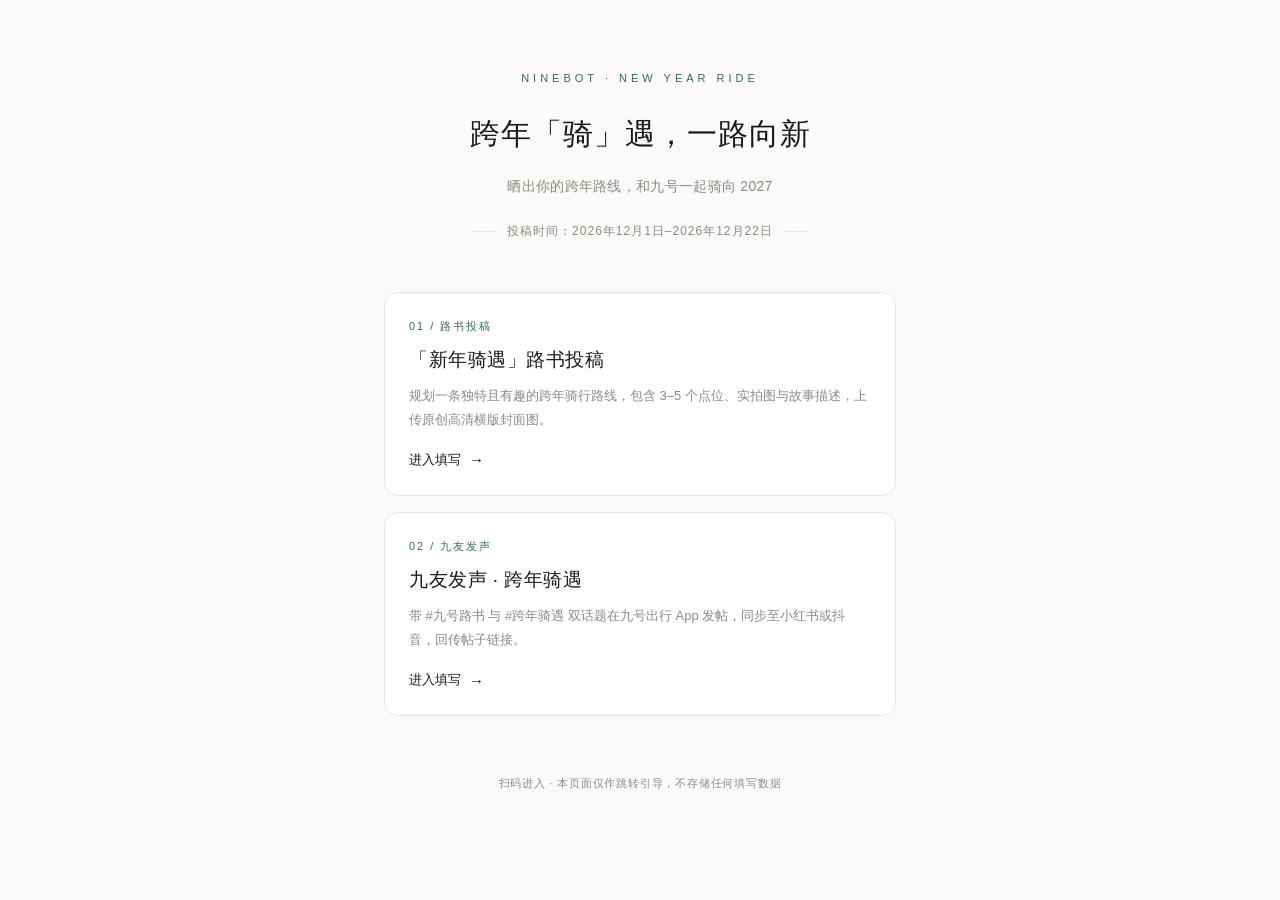
==== newyear/index.html @ bbd43320 "add newyear landing: dual form entries" ====
<!DOCTYPE html>
<html lang="zh-CN">
<head>
<meta charset="UTF-8">
<meta name="viewport" content="width=device-width, initial-scale=1.0">
<title>跨年「骑」遇，一路向新 · 九号骑遇投稿</title>
<style>
  :root{
    --bg:#fbfaf8; --fg:#191919; --muted:#8c8983;
    --line:#e8e5df; --accent:#2f6b5f;
  }
  *{box-sizing:border-box;margin:0;padding:0}
  body{
    font-family:-apple-system,BlinkMacSystemFont,"PingFang SC","Microsoft YaHei",sans-serif;
    background:var(--bg);color:var(--fg);
    -webkit-font-smoothing:antialiased;min-height:100vh;
  }
  .wrap{max-width:560px;margin:0 auto;padding:72px 24px 64px}
  header{text-align:center;margin-bottom:52px}
  .kicker{
    font-size:11px;letter-spacing:4px;color:var(--accent);
    text-transform:uppercase;margin-bottom:28px;
  }
  h1{font-size:30px;font-weight:500;letter-spacing:1px;line-height:1.45}
  .sub{margin-top:18px;font-size:14px;color:var(--muted);line-height:1.8;letter-spacing:.3px}
  .date{margin-top:24px;font-size:12px;color:var(--muted);letter-spacing:1px}
  .date::before,.date::after{
    content:"";display:inline-block;width:22px;height:1px;
    background:var(--line);vertical-align:middle;margin:0 12px;
  }
  .card{
    display:block;text-decoration:none;color:inherit;
    background:#fff;border:1px solid var(--line);border-radius:14px;
    padding:26px 24px;margin-bottom:16px;
    transition:transform .25s ease,border-color .25s ease,box-shadow .25s ease;
  }
  .card:hover,.card:active{
    transform:translateY(-2px);border-color:#c9c4ba;
    box-shadow:0 12px 32px rgba(0,0,0,.05);
  }
  .idx{font-size:11px;letter-spacing:2px;color:var(--accent);margin-bottom:12px}
  .card h2{font-size:19px;font-weight:500;letter-spacing:.5px;line-height:1.5;margin-bottom:10px}
  .card p{font-size:13px;color:var(--muted);line-height:1.8}
  .go{
    display:inline-flex;align-items:center;gap:8px;margin-top:20px;
    font-size:13px;font-weight:500;color:var(--fg);
  }
  .go::after{content:"→";font-size:15px;transition:transform .2s ease}
  .card:hover .go::after{transform:translateX(4px)}
  footer{
    text-align:center;margin-top:56px;font-size:11px;
    color:var(--muted);letter-spacing:.8px;line-height:2;
  }
  @media(max-width:380px){
    h1{font-size:26px}
    .wrap{padding:56px 20px 48px}
  }
</style>
</head>
<body>
<div class="wrap">
  <header>
    <div class="kicker">NINEBOT · NEW YEAR RIDE</div>
    <h1>跨年「骑」遇，一路向新</h1>
    <p class="sub">晒出你的跨年路线，和九号一起骑向 2027</p>
    <p class="date">投稿时间：2026年12月1日–2026年12月22日</p>
  </header>

  <a class="card" href="https://segway-ninebot.feishu.cn/share/base/form/shrcnfvwm4pKCGtpR0NqxY1bnCg">
    <div class="idx">01 / 路书投稿</div>
    <h2>「新年骑遇」路书投稿</h2>
    <p>规划一条独特且有趣的跨年骑行路线，包含 3–5 个点位、实拍图与故事描述，上传原创高清横版封面图。</p>
    <span class="go">进入填写</span>
  </a>

  <a class="card" href="https://segway-ninebot.feishu.cn/share/base/form/shrcn3LJYLFy7Lzzj1oZWEuRhqd">
    <div class="idx">02 / 九友发声</div>
    <h2>九友发声 · 跨年骑遇</h2>
    <p>带 #九号路书 与 #跨年骑遇 双话题在九号出行 App 发帖，同步至小红书或抖音，回传帖子链接。</p>
    <span class="go">进入填写</span>
  </a>

  <footer>扫码进入 · 本页面仅作跳转引导，不存储任何填写数据</footer>
</div>
</body>
</html>
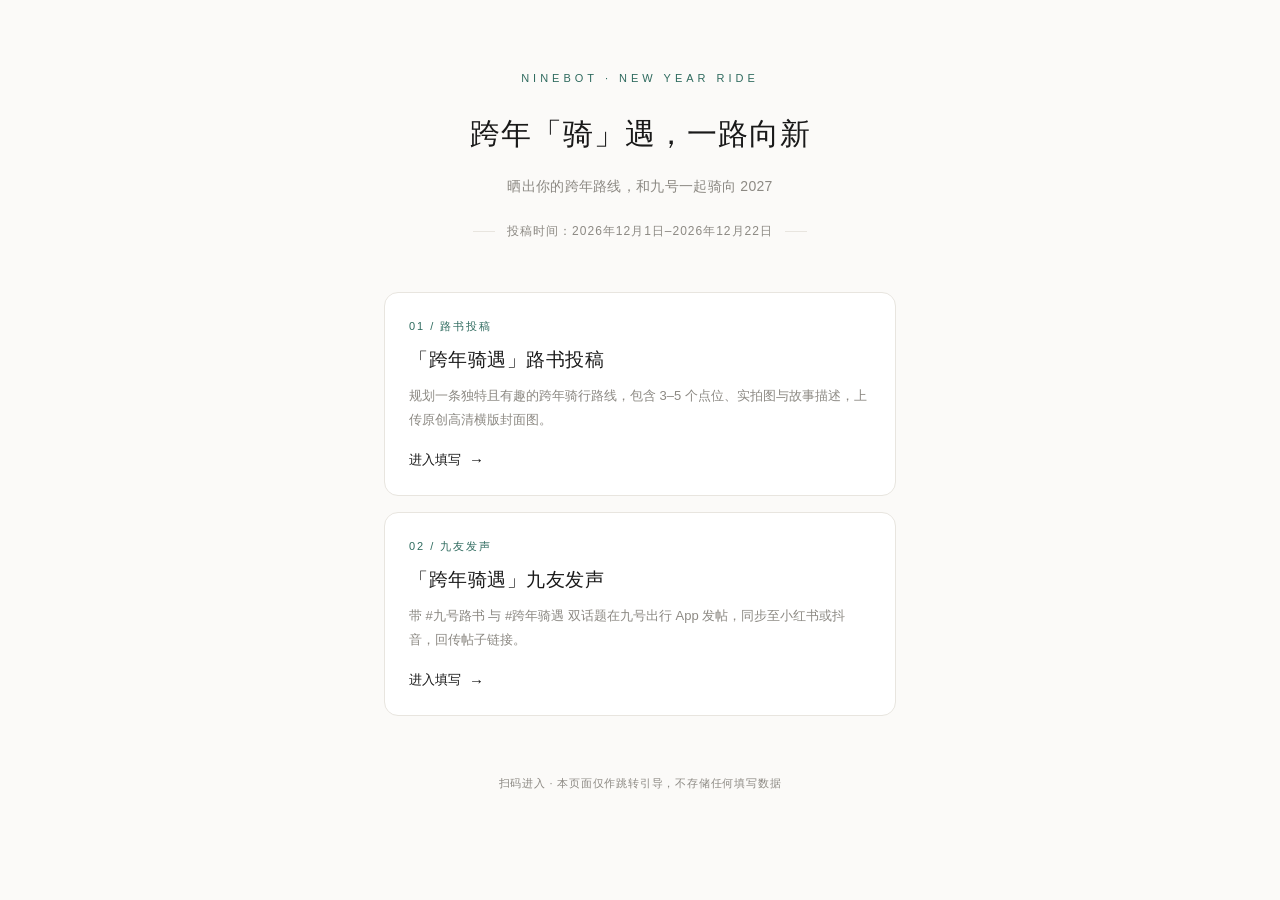
==== commit 0c2eb7b8: "titles: unify as 跨年骑遇" ====
--- a/newyear/index.html
+++ b/newyear/index.html
@@ -68,14 +68,14 @@
 
   <a class="card" href="https://segway-ninebot.feishu.cn/share/base/form/shrcnfvwm4pKCGtpR0NqxY1bnCg">
     <div class="idx">01 / 路书投稿</div>
-    <h2>「新年骑遇」路书投稿</h2>
+    <h2>「跨年骑遇」路书投稿</h2>
     <p>规划一条独特且有趣的跨年骑行路线，包含 3–5 个点位、实拍图与故事描述，上传原创高清横版封面图。</p>
     <span class="go">进入填写</span>
   </a>
 
   <a class="card" href="https://segway-ninebot.feishu.cn/share/base/form/shrcn3LJYLFy7Lzzj1oZWEuRhqd">
     <div class="idx">02 / 九友发声</div>
-    <h2>九友发声 · 跨年骑遇</h2>
+    <h2>「跨年骑遇」九友发声</h2>
     <p>带 #九号路书 与 #跨年骑遇 双话题在九号出行 App 发帖，同步至小红书或抖音，回传帖子链接。</p>
     <span class="go">进入填写</span>
   </a>
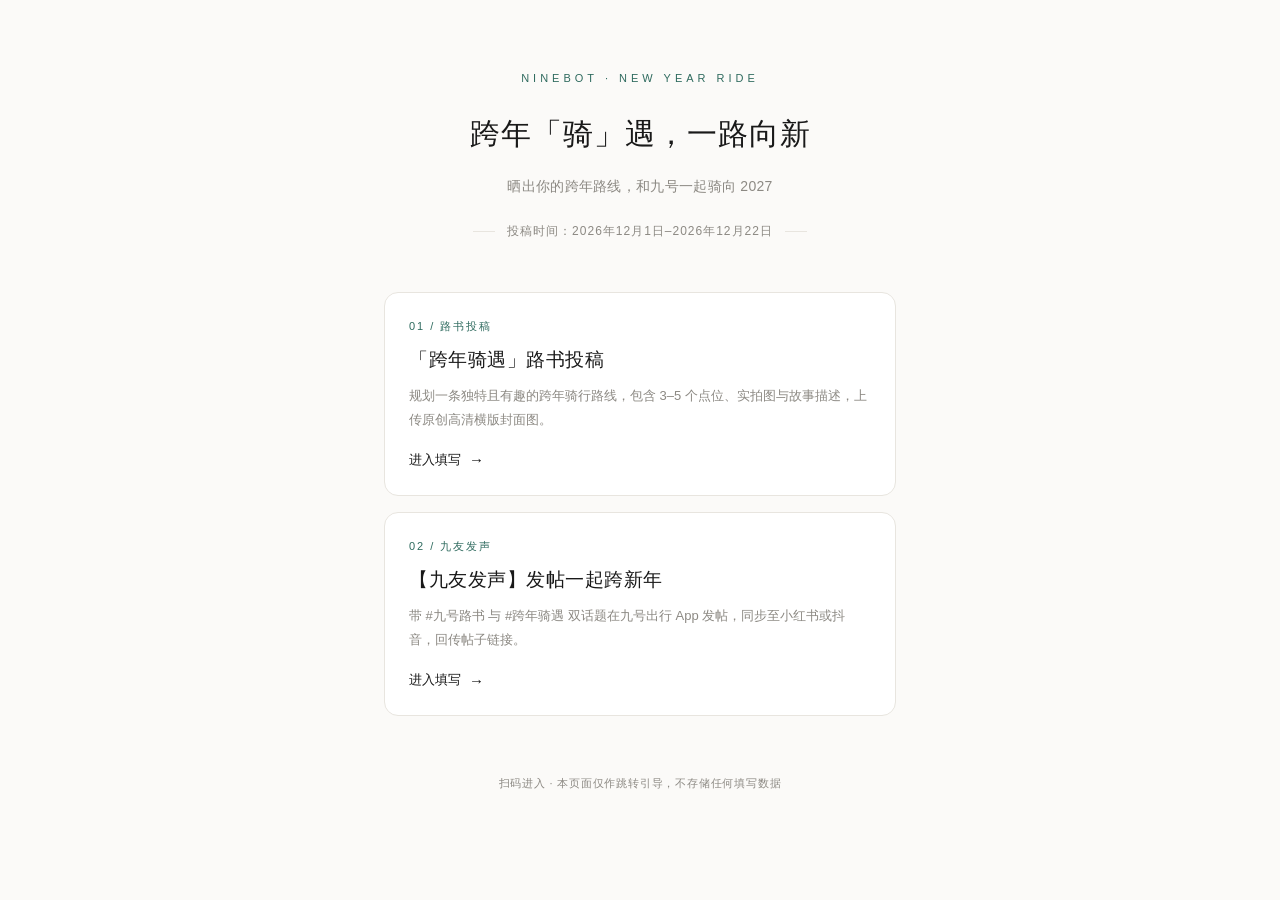
==== commit abd9f73e: "titles: 九友发声 发帖一起跨新年" ====
--- a/newyear/index.html
+++ b/newyear/index.html
@@ -66,16 +66,16 @@
     <p class="date">投稿时间：2026年12月1日–2026年12月22日</p>
   </header>
 
-  <a class="card" href="https://segway-ninebot.feishu.cn/share/base/form/shrcnfvwm4pKCGtpR0NqxY1bnCg">
+  <a class="card" href="https://segway-ninebot.feishu.cn/share/base/form/shrcn3LJYLFy7Lzzj1oZWEuRhqd">
     <div class="idx">01 / 路书投稿</div>
     <h2>「跨年骑遇」路书投稿</h2>
     <p>规划一条独特且有趣的跨年骑行路线，包含 3–5 个点位、实拍图与故事描述，上传原创高清横版封面图。</p>
     <span class="go">进入填写</span>
   </a>
 
-  <a class="card" href="https://segway-ninebot.feishu.cn/share/base/form/shrcn3LJYLFy7Lzzj1oZWEuRhqd">
+  <a class="card" href="https://segway-ninebot.feishu.cn/share/base/form/shrcnfvwm4pKCGtpR0NqxY1bnCg">
     <div class="idx">02 / 九友发声</div>
-    <h2>「跨年骑遇」九友发声</h2>
+    <h2>【九友发声】发帖一起跨新年</h2>
     <p>带 #九号路书 与 #跨年骑遇 双话题在九号出行 App 发帖，同步至小红书或抖音，回传帖子链接。</p>
     <span class="go">进入填写</span>
   </a>
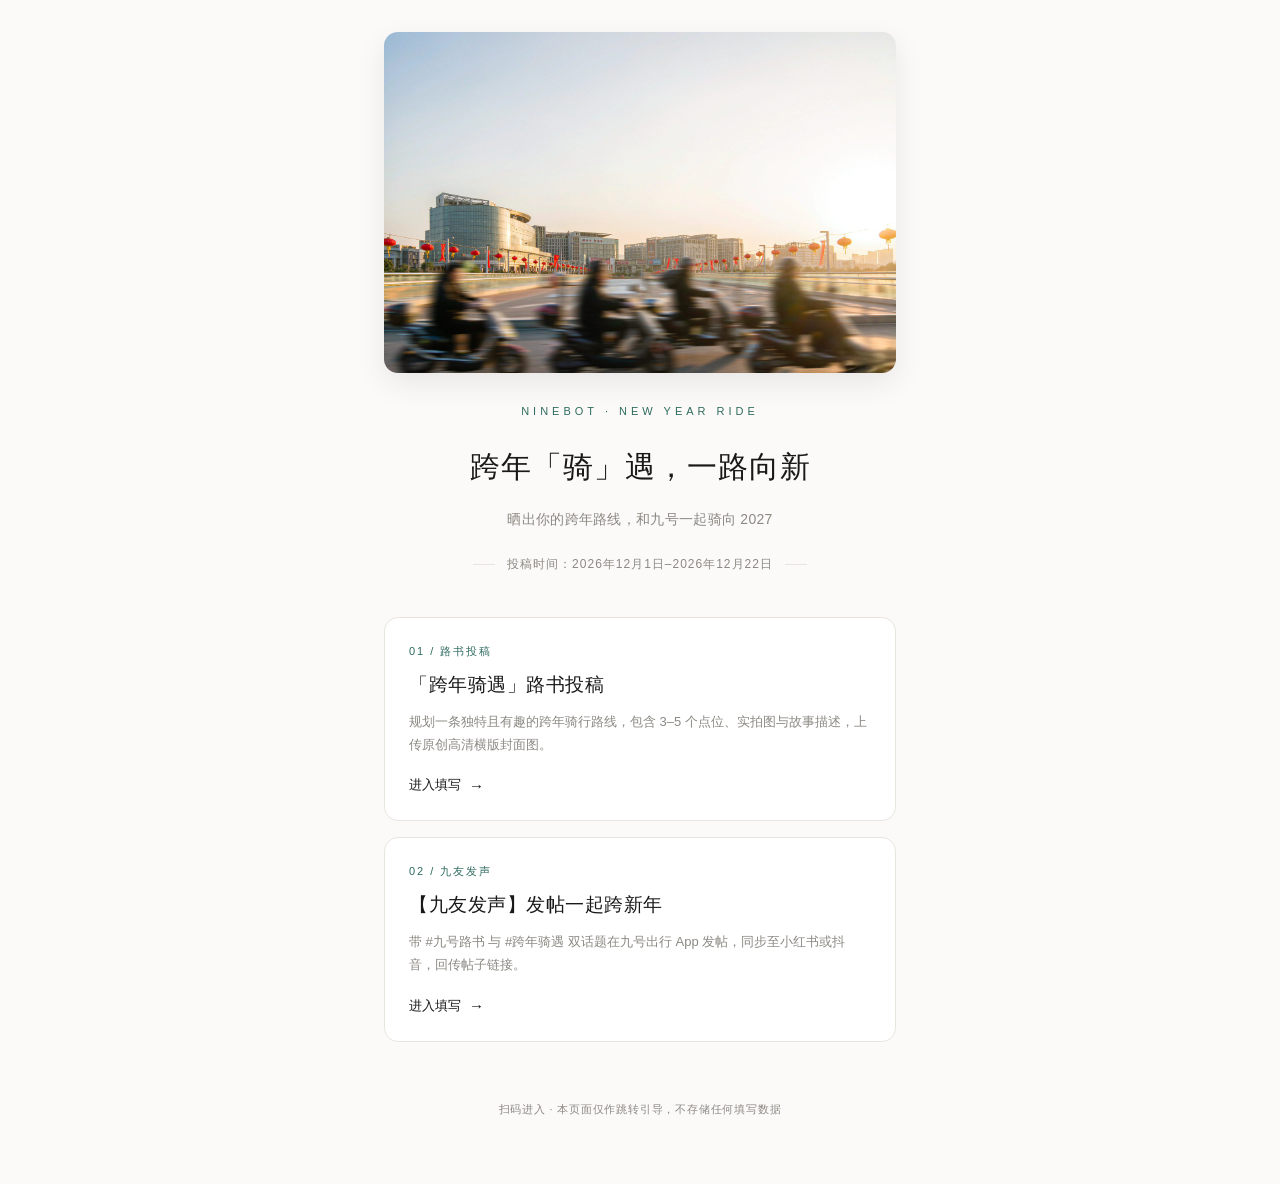
==== commit acb5be48: "add newyear banner image" ====
--- a/newyear/index.html
+++ b/newyear/index.html
@@ -15,8 +15,13 @@
     background:var(--bg);color:var(--fg);
     -webkit-font-smoothing:antialiased;min-height:100vh;
   }
-  .wrap{max-width:560px;margin:0 auto;padding:72px 24px 64px}
-  header{text-align:center;margin-bottom:52px}
+  .wrap{max-width:560px;margin:0 auto;padding:32px 24px 64px}
+  header{text-align:center;margin-bottom:44px}
+  .banner{
+    display:block;width:100%;height:auto;
+    border-radius:14px;margin-bottom:32px;
+    box-shadow:0 10px 30px rgba(0,0,0,.08);
+  }
   .kicker{
     font-size:11px;letter-spacing:4px;color:var(--accent);
     text-transform:uppercase;margin-bottom:28px;
@@ -53,13 +58,15 @@
   }
   @media(max-width:380px){
     h1{font-size:26px}
-    .wrap{padding:56px 20px 48px}
+    .wrap{padding:20px 20px 48px}
+    .banner{margin-bottom:26px}
   }
 </style>
 </head>
 <body>
 <div class="wrap">
   <header>
+    <img class="banner" src="banner.jpg" alt="跨年骑遇 · 红灯笼下的骑行剪影">
     <div class="kicker">NINEBOT · NEW YEAR RIDE</div>
     <h1>跨年「骑」遇，一路向新</h1>
     <p class="sub">晒出你的跨年路线，和九号一起骑向 2027</p>
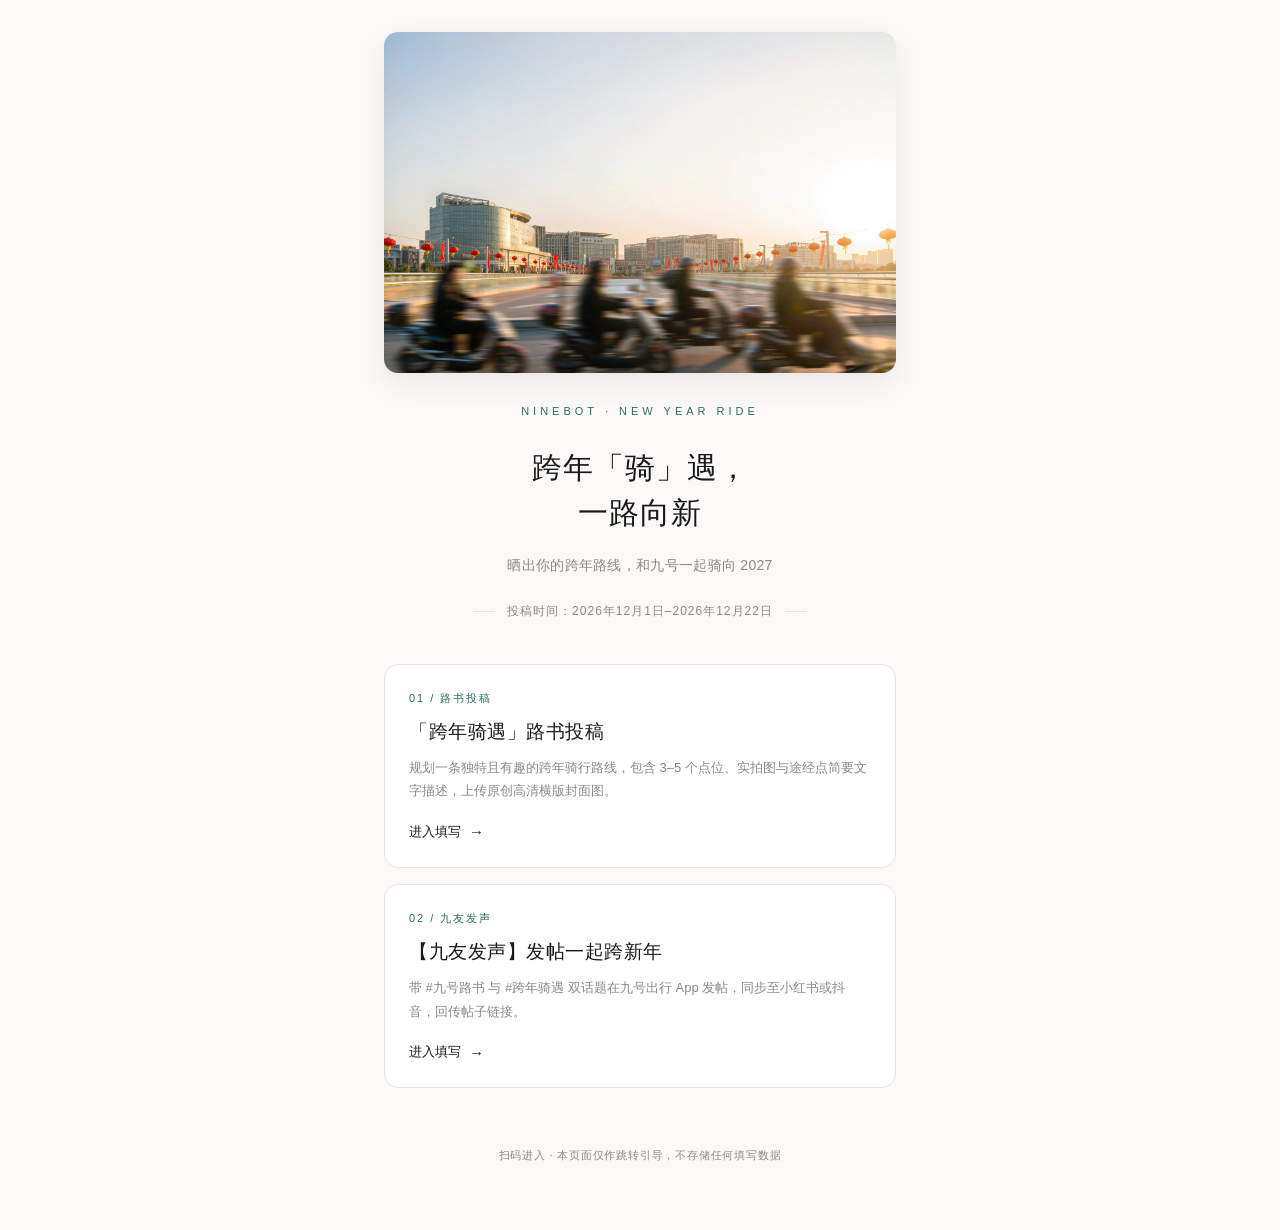
==== commit 83463cc0: "title two-line centered; refine route description" ====
--- a/newyear/index.html
+++ b/newyear/index.html
@@ -26,7 +26,8 @@
     font-size:11px;letter-spacing:4px;color:var(--accent);
     text-transform:uppercase;margin-bottom:28px;
   }
-  h1{font-size:30px;font-weight:500;letter-spacing:1px;line-height:1.45}
+  h1{font-size:30px;font-weight:500;letter-spacing:1px;line-height:1.5}
+  h1 span{display:block}
   .sub{margin-top:18px;font-size:14px;color:var(--muted);line-height:1.8;letter-spacing:.3px}
   .date{margin-top:24px;font-size:12px;color:var(--muted);letter-spacing:1px}
   .date::before,.date::after{
@@ -68,7 +69,7 @@
   <header>
     <img class="banner" src="banner.jpg" alt="跨年骑遇 · 红灯笼下的骑行剪影">
     <div class="kicker">NINEBOT · NEW YEAR RIDE</div>
-    <h1>跨年「骑」遇，一路向新</h1>
+    <h1><span>跨年「骑」遇，</span><span>一路向新</span></h1>
     <p class="sub">晒出你的跨年路线，和九号一起骑向 2027</p>
     <p class="date">投稿时间：2026年12月1日–2026年12月22日</p>
   </header>
@@ -76,7 +77,7 @@
   <a class="card" href="https://segway-ninebot.feishu.cn/share/base/form/shrcn3LJYLFy7Lzzj1oZWEuRhqd">
     <div class="idx">01 / 路书投稿</div>
     <h2>「跨年骑遇」路书投稿</h2>
-    <p>规划一条独特且有趣的跨年骑行路线，包含 3–5 个点位、实拍图与故事描述，上传原创高清横版封面图。</p>
+    <p>规划一条独特且有趣的跨年骑行路线，包含 3–5 个点位、实拍图与途经点简要文字描述，上传原创高清横版封面图。</p>
     <span class="go">进入填写</span>
   </a>
 
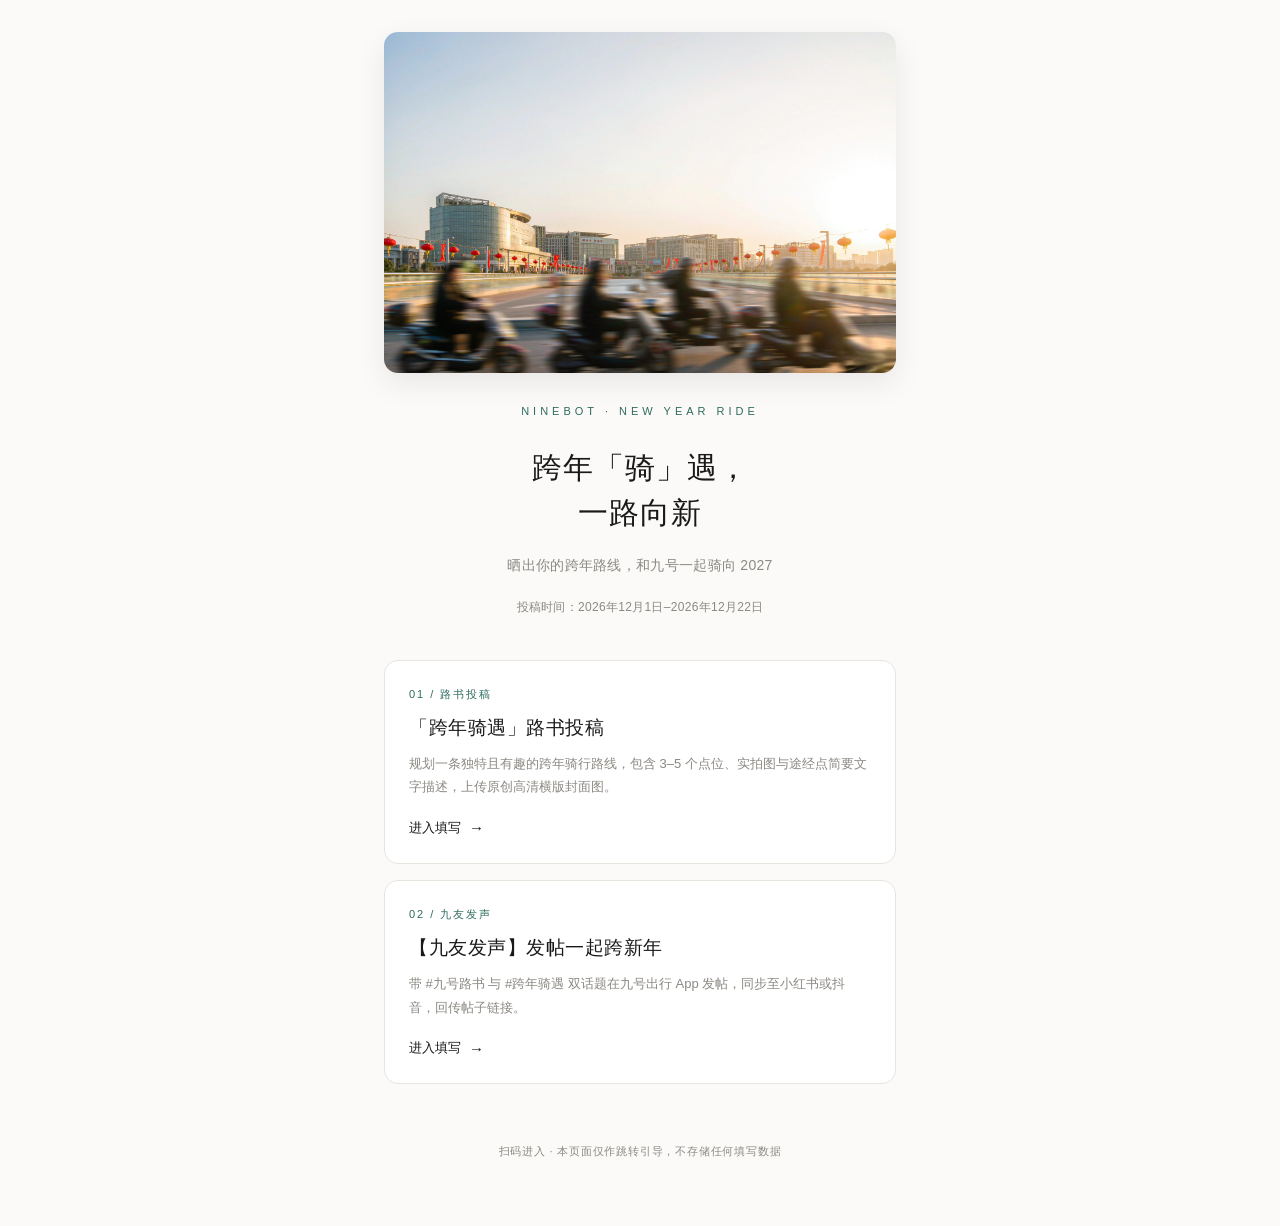
==== commit 8ded06ce: "date line: single centered row" ====
--- a/newyear/index.html
+++ b/newyear/index.html
@@ -29,11 +29,7 @@
   h1{font-size:30px;font-weight:500;letter-spacing:1px;line-height:1.5}
   h1 span{display:block}
   .sub{margin-top:18px;font-size:14px;color:var(--muted);line-height:1.8;letter-spacing:.3px}
-  .date{margin-top:24px;font-size:12px;color:var(--muted);letter-spacing:1px}
-  .date::before,.date::after{
-    content:"";display:inline-block;width:22px;height:1px;
-    background:var(--line);vertical-align:middle;margin:0 12px;
-  }
+  .date{margin-top:20px;font-size:12px;color:var(--muted);letter-spacing:.3px;white-space:nowrap}
   .card{
     display:block;text-decoration:none;color:inherit;
     background:#fff;border:1px solid var(--line);border-radius:14px;
